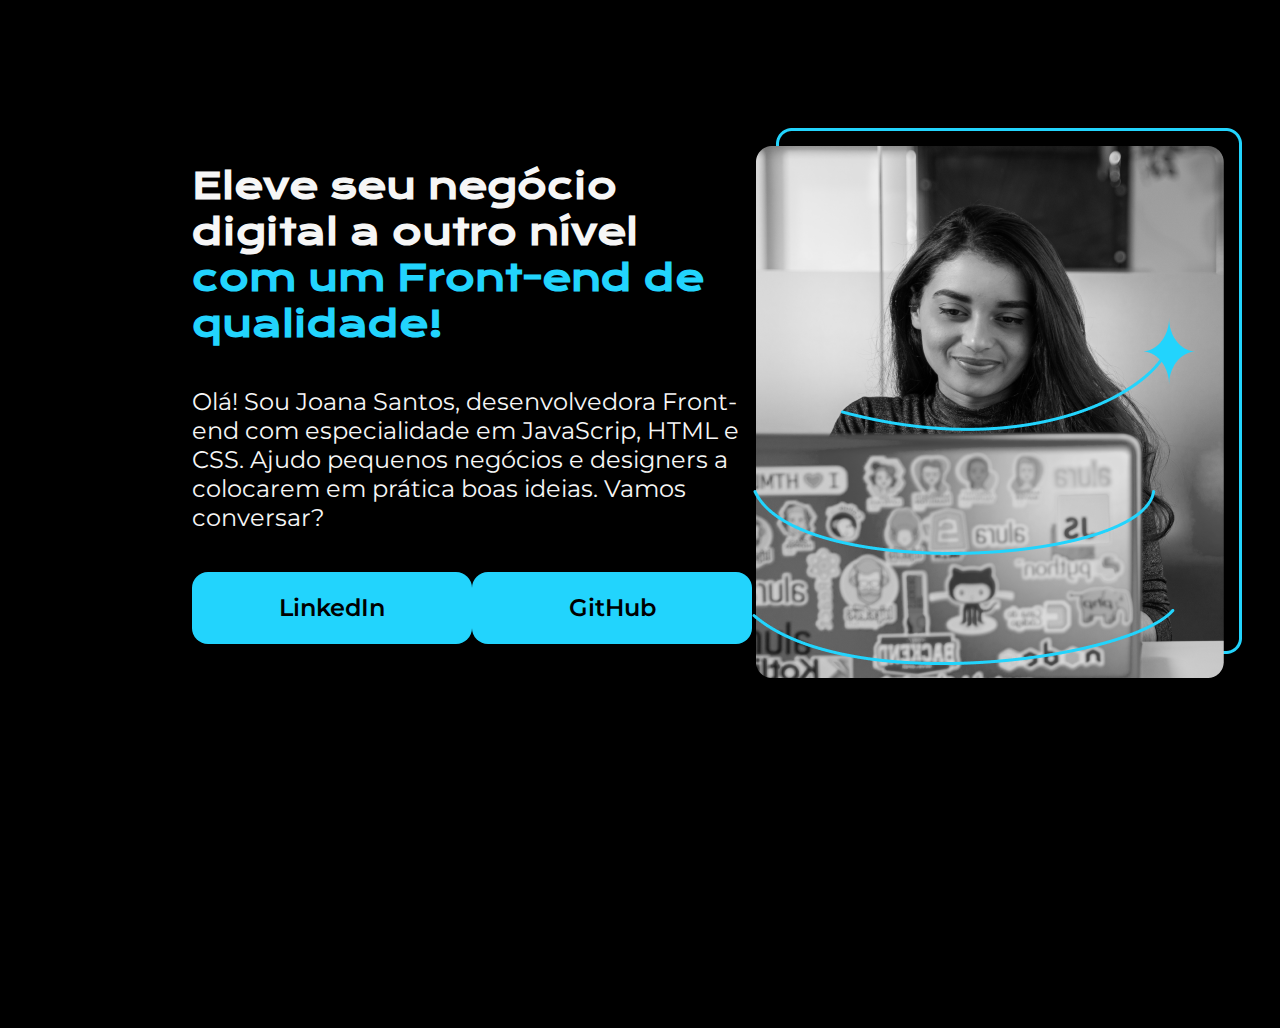
==== index.html @ 94f16afe "first commit" ====
<!DOCTYPE html>
<html lang="pt-br">
<head>
    <meta charset="UTF-8">
    <meta name="viewport" content="width=device-width, initial-scale=1.0">
    <title>Portifólio</title>
    <link rel="stylesheet" href="styles.css">
</head>
<body>
    <header></header>
    
    <main class="apresentacao">
        <section class="apresentacao__conteudo">
            <h1 class="apresentacao__conteudo__titulo">Eleve seu negócio digital a outro nível <strong class="titulo-destaque">com um Front-end de qualidade!</strong> </h1>
            <p class="apresentacao__conteudo__texto">Olá! Sou Joana Santos, desenvolvedora Front-end com especialidade em JavaScrip, HTML e CSS. Ajudo pequenos negócios e designers a colocarem em prática boas ideias. Vamos conversar?</p>
            <div class="apresentacao__links">
                <a class="apresentacao__links__link" href=>LinkedIn</a>
                <a class="apresentacao__links__link" href=>GitHub</a>
            </div>
        </section>
        <img src="Imagem.png" alt="Foto">
    </main>
    <footer></footer>
</body>
</html>
---- styles.css ----
@import url('https://fonts.googleapis.com/css2?family=Inter:wght@400;700&family=Krona+One&family=Montserrat:wght@400;600&display=swap');

*{
    margin: 0;
    padding: 0;
}

body{
    height: 100vh;
    box-sizing: border-box;
    background-color: #000000;
    color: #F6F6F6;

}

.titulo-destaque{
    color: #22D4FD;
}

p{
    color: #F6F6F6;
}

.apresentacao{
    margin:10% 15%;
    display: flex;
    align-items: center;
    justify-content: space-between;

}

.apresentacao__conteudo{
    width: 615px;
    display: flex;
    flex-direction: column;
    gap: 40px;
}

.apresentacao__conteudo__titulo{
    font-size: 36px;
    font-family: 'Krona One', sans-serif;;
}

.apresentacao__conteudo__texto{
    font-size: 24px;
    font-family: 'Montserrat', sans-serif;
}

.apresentacao__links{
    display: flex;
    justify-content: space-between;
}

.apresentacao__links__link{
    background-color: #22D4FD;
    width: 280px;
    text-align: center;
    border-radius: 16px;
    font-size: 24px;
    font-weight: 600;
    padding: 21.5px 0;
    text-decoration: none;
    color: #000000;
    font-family: 'Montserrat', sans-serif;
}
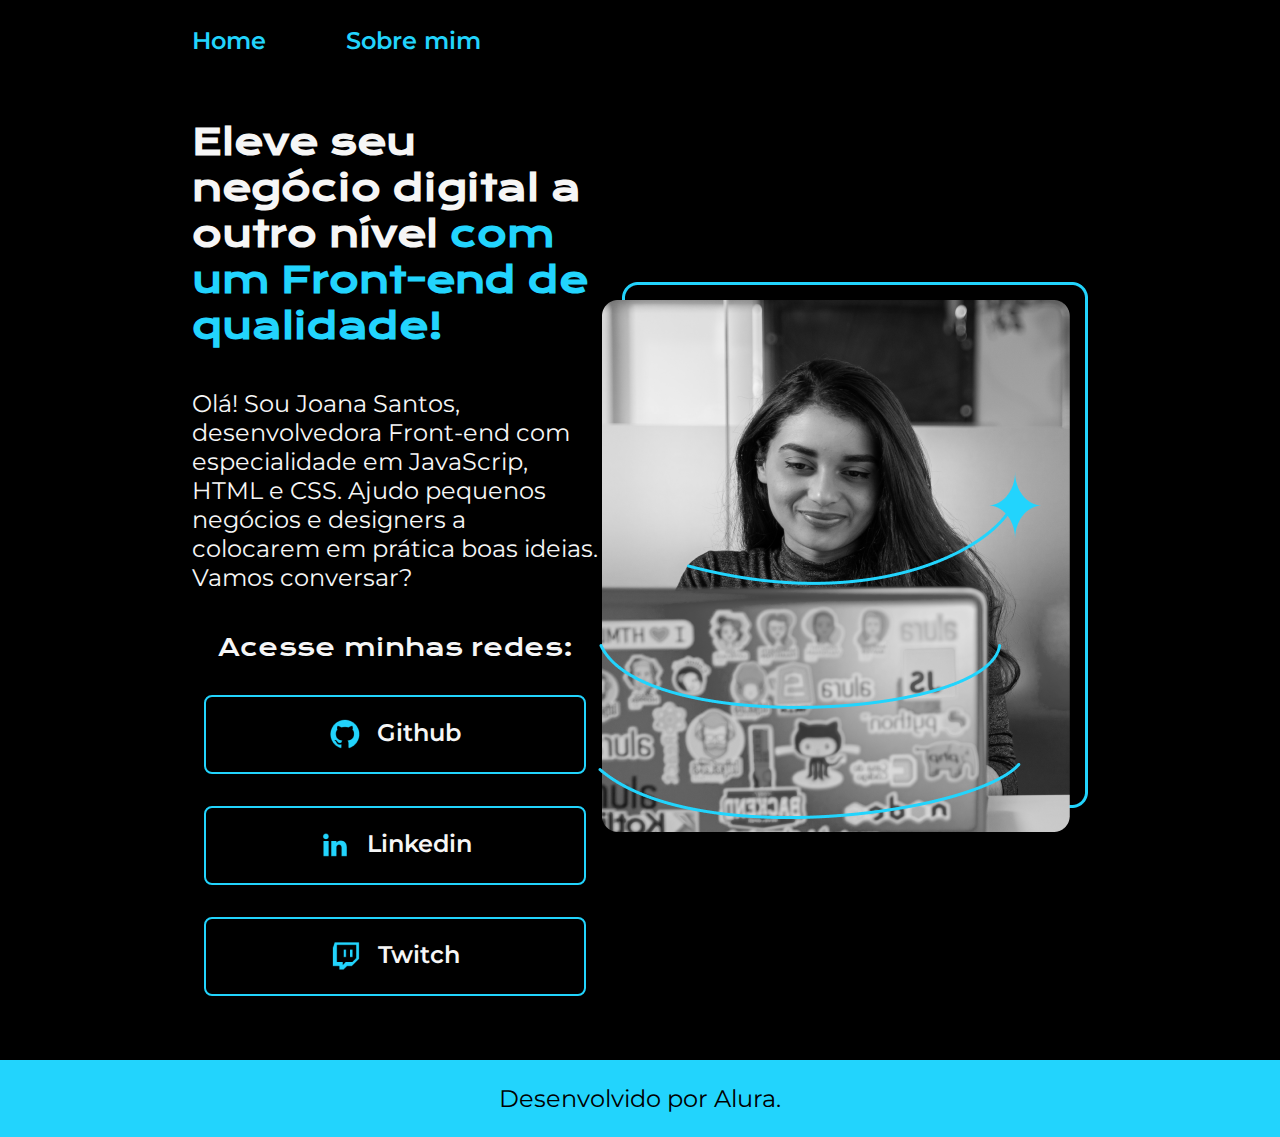
==== commit e167b3dd: "update" ====
--- a/index.html
+++ b/index.html
@@ -1,25 +1,81 @@
 <!DOCTYPE html>
 <html lang="pt-br">
 <head>
-    <meta charset="UTF-8">
-    <meta name="viewport" content="width=device-width, initial-scale=1.0">
+    <meta charset="UTF-8"></meta>
+
+    <meta
+        name="viewport"
+        content="width=device-width, initial-scale=1.0"
+    ></meta>
+
     <title>Portifólio</title>
-    <link rel="stylesheet" href="styles.css">
+
+    <link
+        rel="stylesheet"
+        href="./style/styles.css"
+    ></link>
 </head>
+
 <body>
-    <header></header>
-    
+    <header class="cabecalho">
+        <nav class="cabecalho__menu">
+            <a class="cabecalho__menu__link" href="index.html">Home</a>
+
+            <a class="cabecalho__menu__link" href="about.html">Sobre mim</a>
+        </nav>
+    </header>
+
     <main class="apresentacao">
         <section class="apresentacao__conteudo">
-            <h1 class="apresentacao__conteudo__titulo">Eleve seu negócio digital a outro nível <strong class="titulo-destaque">com um Front-end de qualidade!</strong> </h1>
-            <p class="apresentacao__conteudo__texto">Olá! Sou Joana Santos, desenvolvedora Front-end com especialidade em JavaScrip, HTML e CSS. Ajudo pequenos negócios e designers a colocarem em prática boas ideias. Vamos conversar?</p>
+            <h1 class="apresentacao__conteudo__titulo">
+                Eleve seu negócio digital a outro nível
+
+                <strong class="titulo-destaque">
+                    com um Front-end de qualidade!
+                </strong>
+            </h1>
+
+            <p class="apresentacao__conteudo__texto">
+                Olá! Sou Joana Santos, desenvolvedora Front-end com especialidade em JavaScrip, HTML e CSS. Ajudo pequenos negócios e designers a colocarem em prática boas ideias. Vamos conversar?
+            </p>
+
             <div class="apresentacao__links">
-                <a class="apresentacao__links__link" href=>LinkedIn</a>
-                <a class="apresentacao__links__link" href=>GitHub</a>
+                <h2 class="apresentacao__links__subtitulo">Acesse minhas redes:</h2>
+
+                <a
+                    class="apresentacao__links__link"
+                    href="https://github.com/"
+                >
+                    <img src="./img/Logo Github.png">
+                    Github
+                </a>
+
+                <a
+                    class="apresentacao__links__link"
+                    href="https://www.linkedin.com/"
+                >
+                    <img src="./img/Logo linkedin.png">
+                    Linkedin
+                </a>
+
+                <a
+                    class="apresentacao__links__link"
+                    href="https://www.twitch.tv/"
+                >
+                    <img src="./img/Logo Twitch.png">
+                    Twitch
+                </a>
             </div>
         </section>
-        <img src="Imagem.png" alt="Foto">
+
+        <img
+            src="./img/Imagem.png"
+            alt="Foto"
+        >
     </main>
-    <footer></footer>
+
+    <footer class="rodape">
+        <p class="rodape__texto">Desenvolvido por Alura.</p>
+    </footer>
 </body>
 </html>--- a/style/styles.css
+++ b/style/styles.css
@@ -0,0 +1,99 @@
+@import url('https://fonts.googleapis.com/css2?family=Krona+One&family=Montserrat:wght@400;600&display=swap');
+
+:root {
+    --cor-primaria: #000000;
+    --cor-secundaria: #F6F6F6;
+    --cor-terciaria: #22D4FD;
+    --cor-hover: #272727;
+
+    --fonte-primaria: 'Krona One', sans-serif;
+    --fonte-secundaria: 'Montserrat', sans-serif;
+}
+*{
+    margin: 0;
+    padding: 0;
+}
+
+body{
+    box-sizing: border-box;
+    background-color: var(--cor-primaria);
+    color: var(--cor-secundaria);
+}
+.cabecalho{
+    padding: 2% 0% 0% 15%;
+}
+.cabecalho__menu{
+    display: flex;
+    gap: 80px;
+}
+.cabecalho__menu__link{
+    font-family: var(--fonte-secundaria);
+    font-size: 24px;
+    font-weight: 600;
+    color: var(--cor-terciaria);
+    text-decoration: none;
+}
+.apresentacao{
+    padding: 5% 15%;
+    display: flex;
+    align-items: center;
+    justify-content: space-between;
+}
+.apresentacao__conteudo{
+    width: 615px;
+    display: flex;
+    flex-direction: column;
+    gap: 40px;
+}
+
+.apresentacao__conteudo__titulo{
+    font-size: 36px;
+    font-family: var(--fonte-primaria);
+}
+.titulo-destaque{
+    color: var(--cor-terciaria);
+}
+.apresentacao__conteudo__texto{
+    font-size: 24px;
+    font-family: var(--fonte-secundaria);
+}
+
+.apresentacao__links{
+    display: flex;
+    flex-direction: column;
+    justify-content: space-between;
+    align-items: center;
+    gap: 32px;
+}
+.apresentacao__links__subtitulo{
+    font-family: var(--fonte-primaria);
+    font-weight: 400;
+    font-size: 24px;
+}
+.apresentacao__links__link{
+    display: flex;
+    justify-content: center;
+    gap: 16px;
+    border: 2px solid var(--cor-terciaria);
+    width: 378px;
+    text-align: center;
+    border-radius: 8px;
+    font-size: 24px;
+    font-weight: 600;
+    padding: 21.5px 0;
+    text-decoration: none;
+    color: var(--cor-secundaria);
+    font-family: var(--fonte-secundaria);
+}
+.apresentacao__links__link:hover{
+    background-color: var(--cor-hover);
+}
+.rodape{
+    color: var(--cor-primaria);
+    background-color: var(--cor-terciaria);
+    padding: 24px;
+    text-align: center;
+    font-family: var(--fonte-secundaria);
+    font-size: 24px;
+    font-weight: 400;
+}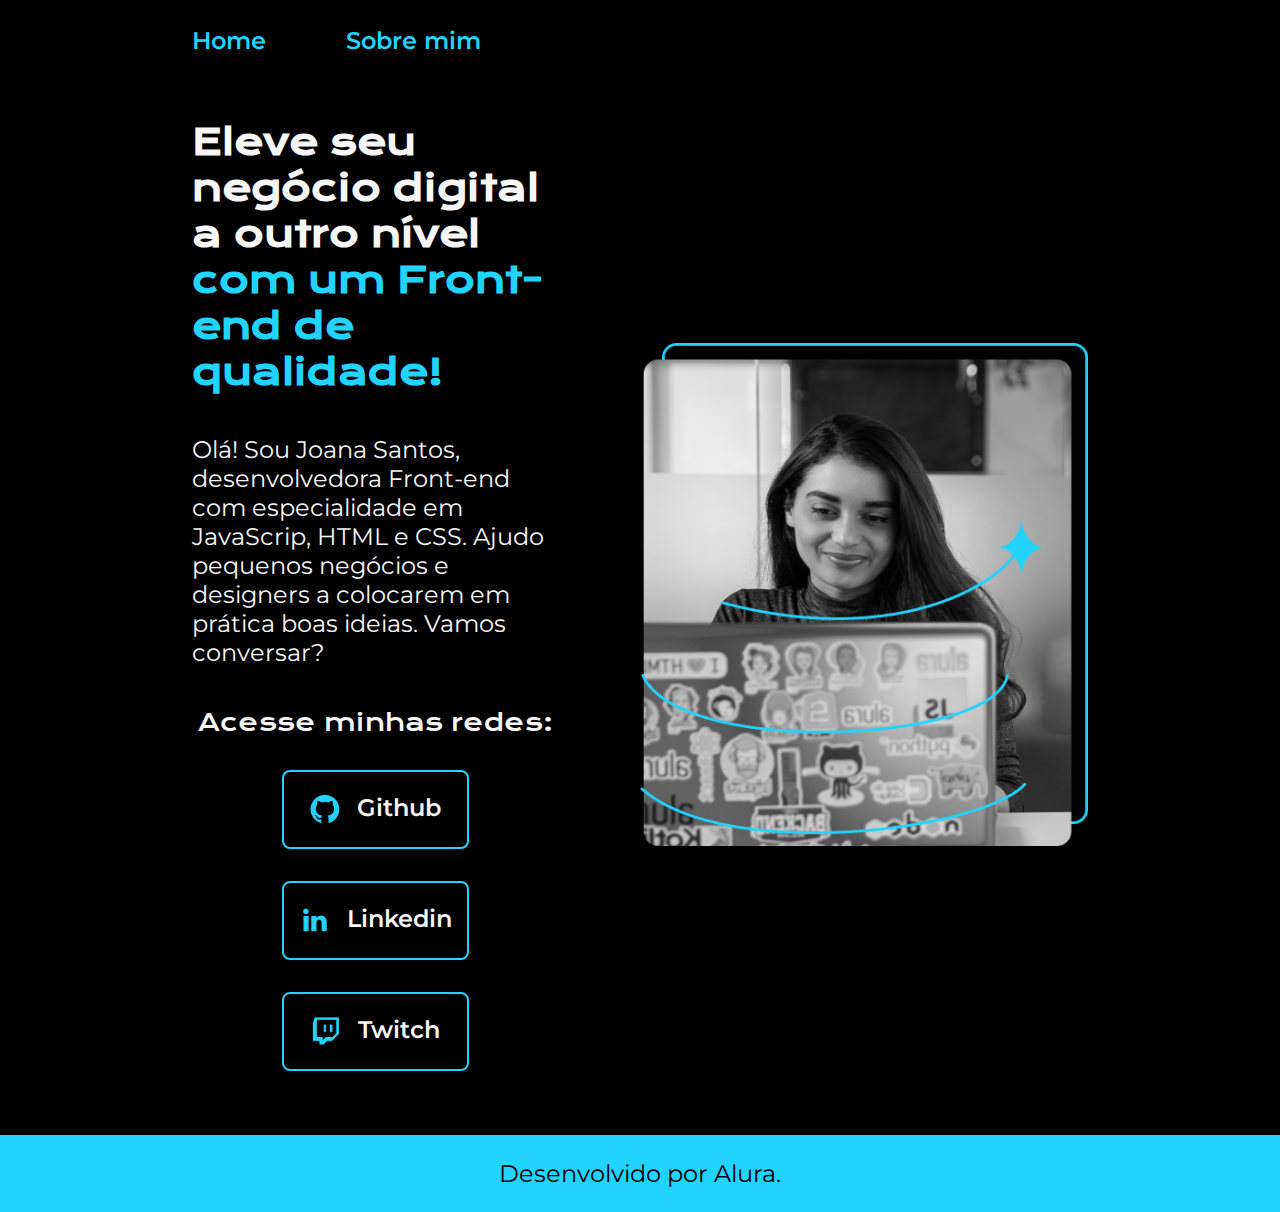
==== commit b21caac4: "update" ====
--- a/index.html
+++ b/index.html
@@ -43,8 +43,8 @@
                 <h2 class="apresentacao__links__subtitulo">Acesse minhas redes:</h2>
 
                 <a
-                    class="apresentacao__links__link"
-                    href="https://github.com/"
+                href="https://github.com/"
+                class="apresentacao__links__link"
                 >
                     <img src="./img/Logo Github.png">
                     Github
@@ -68,7 +68,7 @@
             </div>
         </section>
 
-        <img
+        <img class="apresentacao__img"
             src="./img/Imagem.png"
             alt="Foto"
         >
--- a/style/styles.css
+++ b/style/styles.css
@@ -28,7 +28,7 @@
 }
 .cabecalho__menu__link{
     font-family: var(--fonte-secundaria);
-    font-size: 24px;
+    font-size: 1.5rem;
     font-weight: 600;
     color: var(--cor-terciaria);
     text-decoration: none;
@@ -38,23 +38,24 @@
     display: flex;
     align-items: center;
     justify-content: space-between;
+    gap: 82px;
 }
 .apresentacao__conteudo{
-    width: 615px;
+    width: 50%;
     display: flex;
     flex-direction: column;
     gap: 40px;
 }
 
 .apresentacao__conteudo__titulo{
-    font-size: 36px;
+    font-size: 2.25rem;
     font-family: var(--fonte-primaria);
 }
 .titulo-destaque{
     color: var(--cor-terciaria);
 }
 .apresentacao__conteudo__texto{
-    font-size: 24px;
+    font-size: 1.5rem;
     font-family: var(--fonte-secundaria);
 }
 
@@ -68,17 +69,17 @@
 .apresentacao__links__subtitulo{
     font-family: var(--fonte-primaria);
     font-weight: 400;
-    font-size: 24px;
+    font-size: 1.5rem;
 }
 .apresentacao__links__link{
     display: flex;
     justify-content: center;
     gap: 16px;
     border: 2px solid var(--cor-terciaria);
-    width: 378px;
+    width: 50%;
     text-align: center;
     border-radius: 8px;
-    font-size: 24px;
+    font-size: 1.5rem;
     font-weight: 600;
     padding: 21.5px 0;
     text-decoration: none;
@@ -88,12 +89,33 @@
 .apresentacao__links__link:hover{
     background-color: var(--cor-hover);
 }
+
+.apresentacao__img{
+    width: 50%;
+}
 .rodape{
     color: var(--cor-primaria);
     background-color: var(--cor-terciaria);
     padding: 24px;
     text-align: center;
     font-family: var(--fonte-secundaria);
-    font-size: 24px;
+    font-size: 1.5rem;
     font-weight: 400;
+}
+
+@media(max-width:1200px ){
+    .cabecalho{
+     padding: 10%;   
+    }
+    .cabecalho__menu{
+        justify-content: center;
+    }
+    .apresentacao{
+        flex-direction: column-reverse;
+        padding: 5%;
+    }
+    .apresentacao__conteudo{
+        width: auto;
+    }
+    
 }